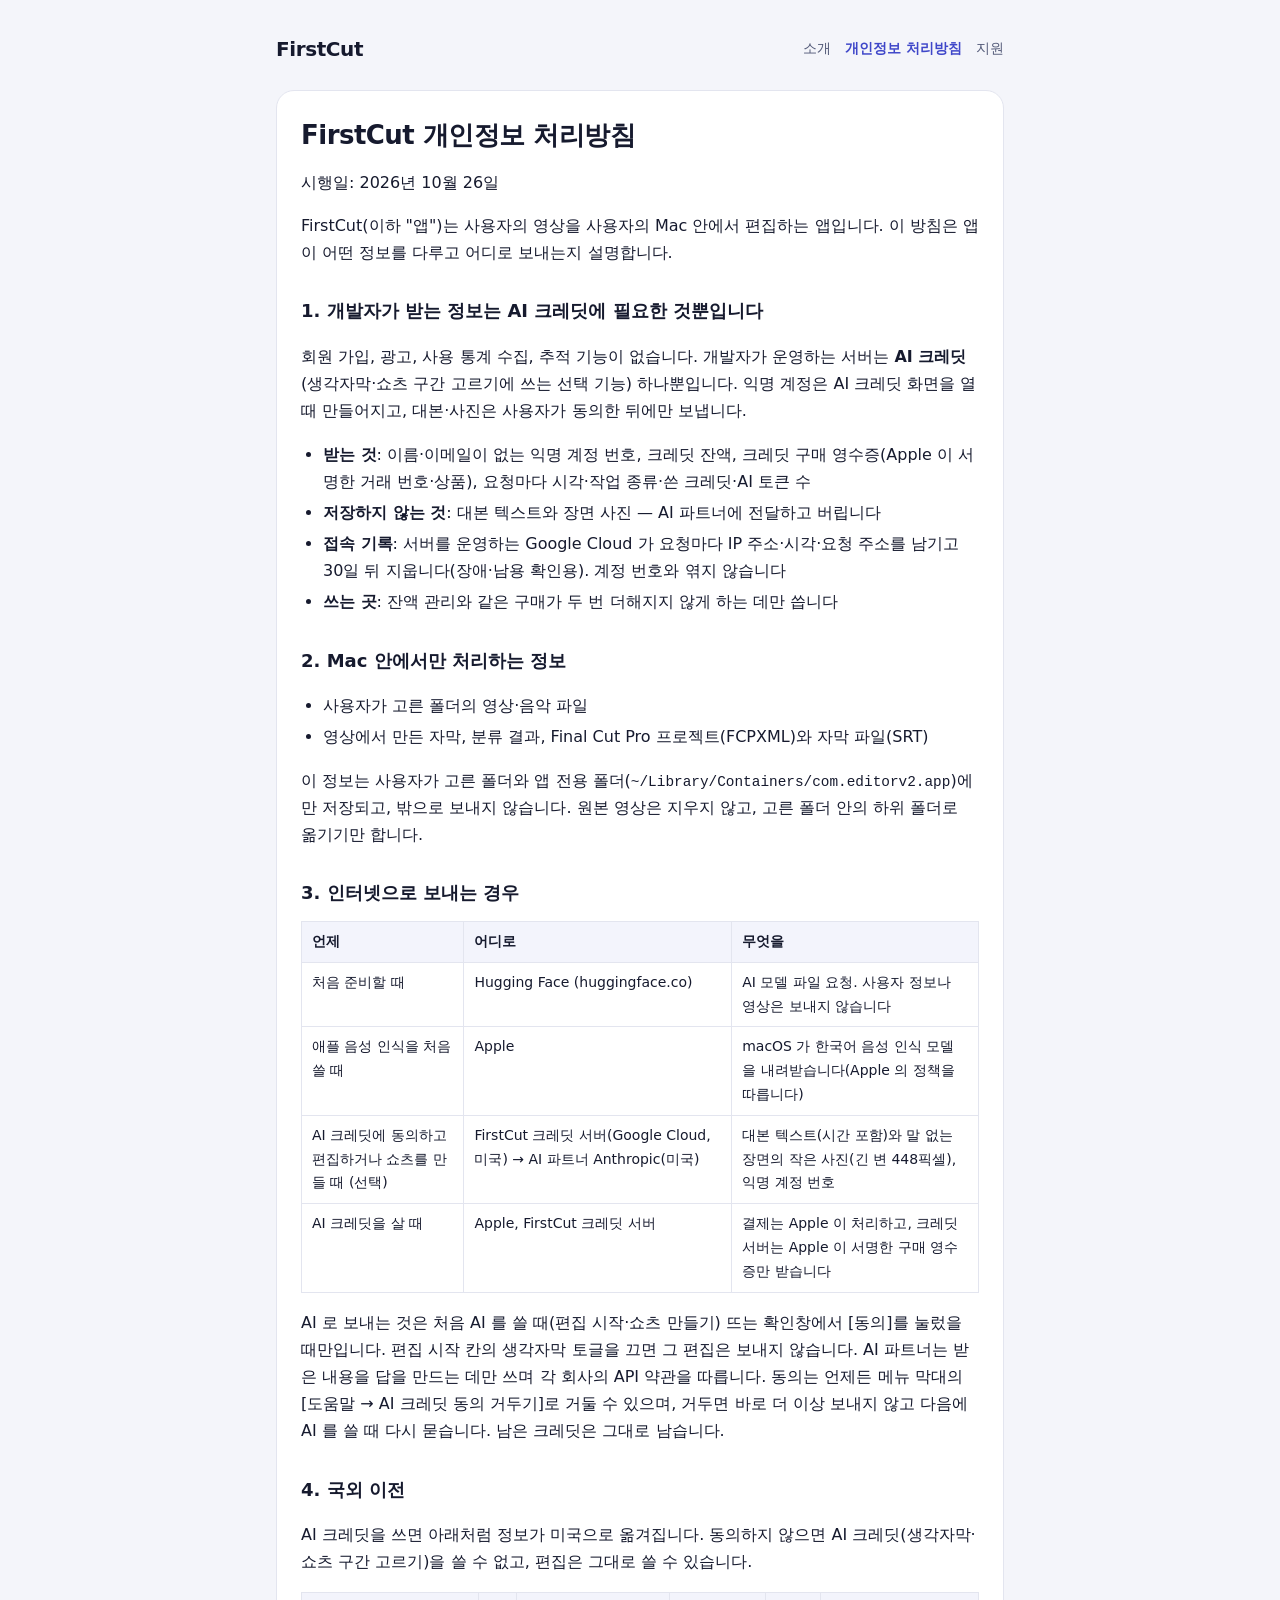
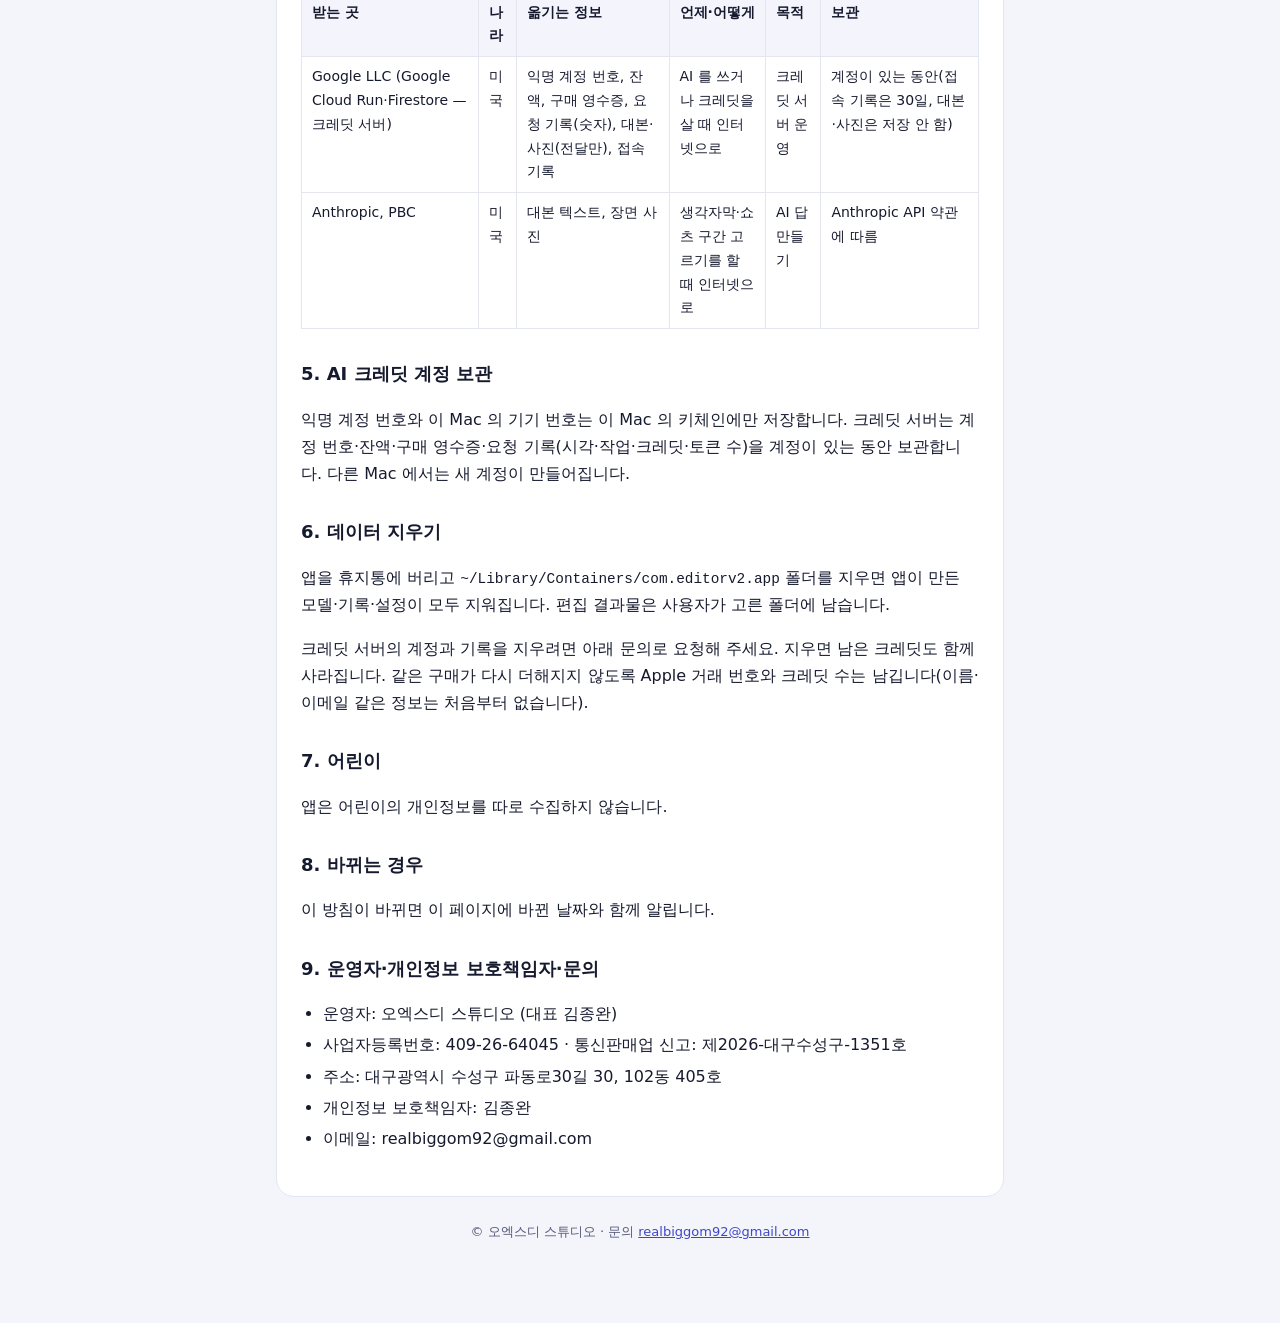
==== privacy.html @ 33961cef "FirstCut 사이트 — 소개·개인정보 처리방침·지원 Co-Authored-By: Claude Opus 5.5 <noreply@anthropic.com>" ====
<!doctype html>
<html lang="ko">
<head>
<meta charset="utf-8">
<meta name="viewport" content="width=device-width, initial-scale=1">
<title>개인정보 처리방침 · FirstCut</title>
<link rel="stylesheet" href="style.css">
</head>
<body><div class="wrap">
<header><a class="brand" href="index.html">FirstCut</a>
  <nav><a href="index.html">소개</a><a href="privacy.html" aria-current="page">개인정보 처리방침</a><a href="support.html">지원</a></nav></header>
<main>
<h1>FirstCut 개인정보 처리방침</h1>
<p>시행일: 2026년 10월 26일</p>
<p>FirstCut(이하 "앱")는 사용자의 영상을 사용자의 Mac 안에서 편집하는 앱입니다. 이 방침은 앱이 어떤 정보를 다루고 어디로 보내는지 설명합니다.</p>
<h2>1. 개발자가 받는 정보는 AI 크레딧에 필요한 것뿐입니다</h2>
<p>회원 가입, 광고, 사용 통계 수집, 추적 기능이 없습니다. 개발자가 운영하는 서버는 <b>AI 크레딧</b>(생각자막·쇼츠 구간 고르기에 쓰는 선택 기능) 하나뿐입니다. 익명 계정은 AI 크레딧 화면을 열 때 만들어지고, 대본·사진은 사용자가 동의한 뒤에만 보냅니다.</p>
<ul><li><b>받는 것</b>: 이름·이메일이 없는 익명 계정 번호, 크레딧 잔액, 크레딧 구매 영수증(Apple 이 서명한 거래 번호·상품), 요청마다 시각·작업 종류·쓴 크레딧·AI 토큰 수</li><li><b>저장하지 않는 것</b>: 대본 텍스트와 장면 사진 — AI 파트너에 전달하고 버립니다</li><li><b>접속 기록</b>: 서버를 운영하는 Google Cloud 가 요청마다 IP 주소·시각·요청 주소를 남기고 30일 뒤 지웁니다(장애·남용 확인용). 계정 번호와 엮지 않습니다</li><li><b>쓰는 곳</b>: 잔액 관리와 같은 구매가 두 번 더해지지 않게 하는 데만 씁니다</li></ul>
<h2>2. Mac 안에서만 처리하는 정보</h2>
<ul><li>사용자가 고른 폴더의 영상·음악 파일</li><li>영상에서 만든 자막, 분류 결과, Final Cut Pro 프로젝트(FCPXML)와 자막 파일(SRT)</li></ul>
<p>이 정보는 사용자가 고른 폴더와 앱 전용 폴더(<code>~/Library/Containers/com.editorv2.app</code>)에만 저장되고, 밖으로 보내지 않습니다. 원본 영상은 지우지 않고, 고른 폴더 안의 하위 폴더로 옮기기만 합니다.</p>
<h2>3. 인터넷으로 보내는 경우</h2>
<div class="table"><table><thead><tr><th>언제</th><th>어디로</th><th>무엇을</th></tr></thead><tbody><tr><td>처음 준비할 때</td><td>Hugging Face (huggingface.co)</td><td>AI 모델 파일 요청. 사용자 정보나 영상은 보내지 않습니다</td></tr><tr><td>애플 음성 인식을 처음 쓸 때</td><td>Apple</td><td>macOS 가 한국어 음성 인식 모델을 내려받습니다(Apple 의 정책을 따릅니다)</td></tr><tr><td>AI 크레딧에 동의하고 편집하거나 쇼츠를 만들 때 (선택)</td><td>FirstCut 크레딧 서버(Google Cloud, 미국) → AI 파트너 Anthropic(미국)</td><td>대본 텍스트(시간 포함)와 말 없는 장면의 작은 사진(긴 변 448픽셀), 익명 계정 번호</td></tr><tr><td>AI 크레딧을 살 때</td><td>Apple, FirstCut 크레딧 서버</td><td>결제는 Apple 이 처리하고, 크레딧 서버는 Apple 이 서명한 구매 영수증만 받습니다</td></tr></tbody></table></div>
<p>AI 로 보내는 것은 처음 AI 를 쓸 때(편집 시작·쇼츠 만들기) 뜨는 확인창에서 [동의]를 눌렀을 때만입니다. 편집 시작 칸의 생각자막 토글을 끄면 그 편집은 보내지 않습니다. AI 파트너는 받은 내용을 답을 만드는 데만 쓰며 각 회사의 API 약관을 따릅니다. 동의는 언제든 메뉴 막대의 [도움말 → AI 크레딧 동의 거두기]로 거둘 수 있으며, 거두면 바로 더 이상 보내지 않고 다음에 AI 를 쓸 때 다시 묻습니다. 남은 크레딧은 그대로 남습니다.</p>
<h2>4. 국외 이전</h2>
<p>AI 크레딧을 쓰면 아래처럼 정보가 미국으로 옮겨집니다. 동의하지 않으면 AI 크레딧(생각자막·쇼츠 구간 고르기)을 쓸 수 없고, 편집은 그대로 쓸 수 있습니다.</p>
<div class="table"><table><thead><tr><th>받는 곳</th><th>나라</th><th>옮기는 정보</th><th>언제·어떻게</th><th>목적</th><th>보관</th></tr></thead><tbody><tr><td>Google LLC (Google Cloud Run·Firestore — 크레딧 서버)</td><td>미국</td><td>익명 계정 번호, 잔액, 구매 영수증, 요청 기록(숫자), 대본·사진(전달만), 접속 기록</td><td>AI 를 쓰거나 크레딧을 살 때 인터넷으로</td><td>크레딧 서버 운영</td><td>계정이 있는 동안(접속 기록은 30일, 대본·사진은 저장 안 함)</td></tr><tr><td>Anthropic, PBC</td><td>미국</td><td>대본 텍스트, 장면 사진</td><td>생각자막·쇼츠 구간 고르기를 할 때 인터넷으로</td><td>AI 답 만들기</td><td>Anthropic API 약관에 따름</td></tr></tbody></table></div>
<h2>5. AI 크레딧 계정 보관</h2>
<p>익명 계정 번호와 이 Mac 의 기기 번호는 이 Mac 의 키체인에만 저장합니다. 크레딧 서버는 계정 번호·잔액·구매 영수증·요청 기록(시각·작업·크레딧·토큰 수)을 계정이 있는 동안 보관합니다. 다른 Mac 에서는 새 계정이 만들어집니다.</p>
<h2>6. 데이터 지우기</h2>
<p>앱을 휴지통에 버리고 <code>~/Library/Containers/com.editorv2.app</code> 폴더를 지우면 앱이 만든 모델·기록·설정이 모두 지워집니다. 편집 결과물은 사용자가 고른 폴더에 남습니다.</p>
<p>크레딧 서버의 계정과 기록을 지우려면 아래 문의로 요청해 주세요. 지우면 남은 크레딧도 함께 사라집니다. 같은 구매가 다시 더해지지 않도록 Apple 거래 번호와 크레딧 수는 남깁니다(이름·이메일 같은 정보는 처음부터 없습니다).</p>
<h2>7. 어린이</h2>
<p>앱은 어린이의 개인정보를 따로 수집하지 않습니다.</p>
<h2>8. 바뀌는 경우</h2>
<p>이 방침이 바뀌면 이 페이지에 바뀐 날짜와 함께 알립니다.</p>
<h2>9. 운영자·개인정보 보호책임자·문의</h2>
<ul><li>운영자: 오엑스디 스튜디오 (대표 김종완)</li><li>사업자등록번호: 409-26-64045 · 통신판매업 신고: 제2026-대구수성구-1351호</li><li>주소: 대구광역시 수성구 파동로30길 30, 102동 405호</li><li>개인정보 보호책임자: 김종완</li><li>이메일: realbiggom92@gmail.com</li></ul>
</main>
<footer>© 오엑스디 스튜디오 · 문의 <a href="mailto:realbiggom92@gmail.com">realbiggom92@gmail.com</a></footer>
</div></body>
</html>
---- style.css ----
:root { --bg: #f4f5fa; --card: #ffffff; --ink: #161a2e; --muted: #535a78; --accent: #3f47c9; --line: #e3e5ef; color-scheme: light; }
@media (prefers-color-scheme: dark) { :root { --bg: #0d1020; --card: #161a2e; --ink: #eef0fa; --muted: #a4aac6; --accent: #9ea6ff; --line: #262b45; color-scheme: dark; } }
* { box-sizing: border-box; }
body { margin: 0; background: var(--bg); color: var(--ink); font: 16px/1.7 "Apple SD Gothic Neo", Pretendard, system-ui, -apple-system, sans-serif; }
.wrap { max-width: 760px; margin: 0 auto; padding: 32px 16px 80px; }
header { display: flex; align-items: center; justify-content: space-between; gap: 12px; flex-wrap: wrap; margin-bottom: 24px; }
header a.brand { font-weight: 800; font-size: 20px; color: var(--ink); text-decoration: none; letter-spacing: -0.02em; }
nav { display: flex; gap: 14px; flex-wrap: wrap; font-size: 14px; }
nav a { color: var(--muted); text-decoration: none; } nav a[aria-current] { color: var(--accent); font-weight: 700; }
main { background: var(--card); border: 1px solid var(--line); border-radius: 18px; padding: 28px 24px; }
h1 { font-size: 26px; letter-spacing: -0.02em; margin: 0 0 6px; line-height: 1.3; }
h2 { font-size: 18px; margin: 30px 0 8px; } h3 { font-size: 16px; margin: 20px 0 6px; }
.meta { color: var(--muted); font-size: 14px; margin: 0 0 18px; }
a { color: var(--accent); overflow-wrap: anywhere; }
ul, ol { padding-left: 22px; } li { margin: 4px 0; }
.box { border: 1px solid var(--line); border-radius: 12px; padding: 14px 16px; margin: 14px 0; background: color-mix(in srgb, var(--accent) 6%, transparent); }
.table { overflow-x: auto; margin: 12px 0; }
table { border-collapse: collapse; width: 100%; font-size: 14px; }
th, td { border: 1px solid var(--line); padding: 8px 10px; text-align: left; vertical-align: top; }
th { background: color-mix(in srgb, var(--accent) 6%, transparent); }
footer { color: var(--muted); font-size: 13px; text-align: center; margin-top: 24px; }
code { font-family: ui-monospace, "SF Mono", Menlo, monospace; font-size: 0.9em; overflow-wrap: anywhere; }
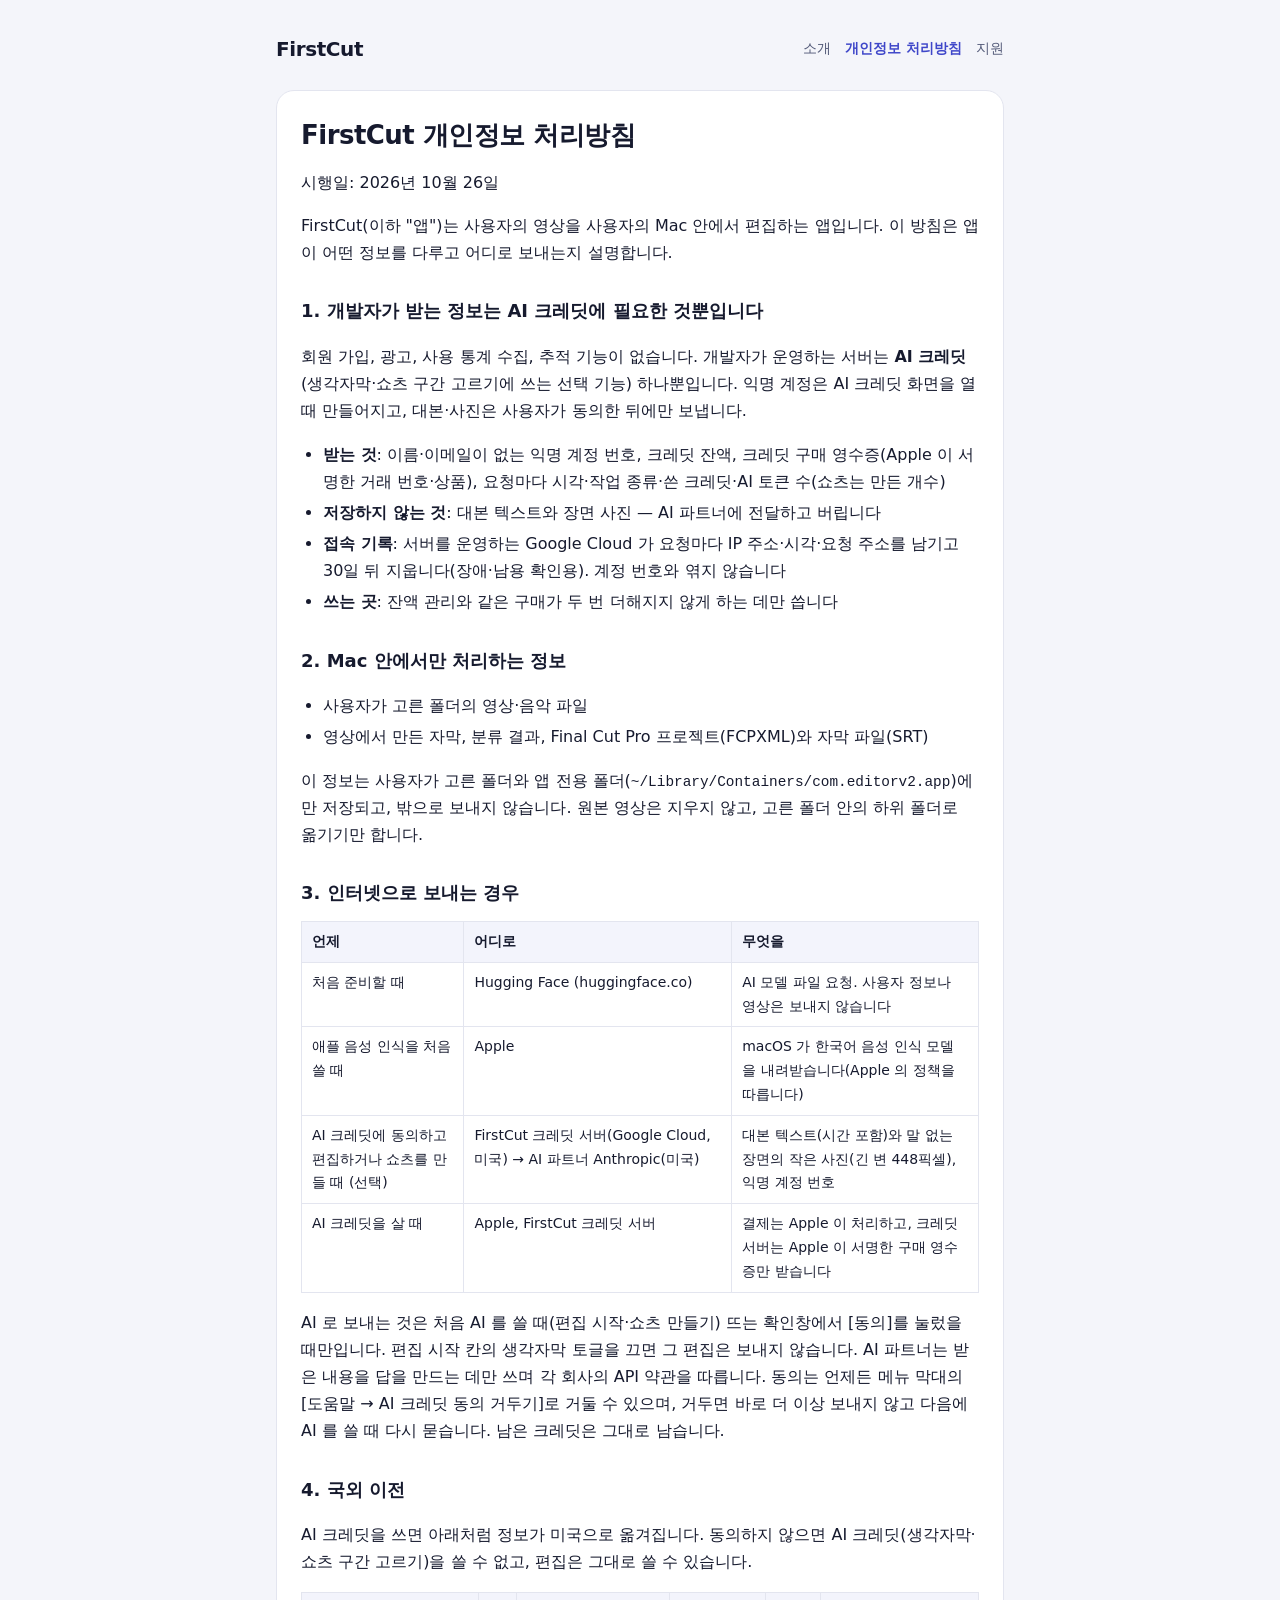
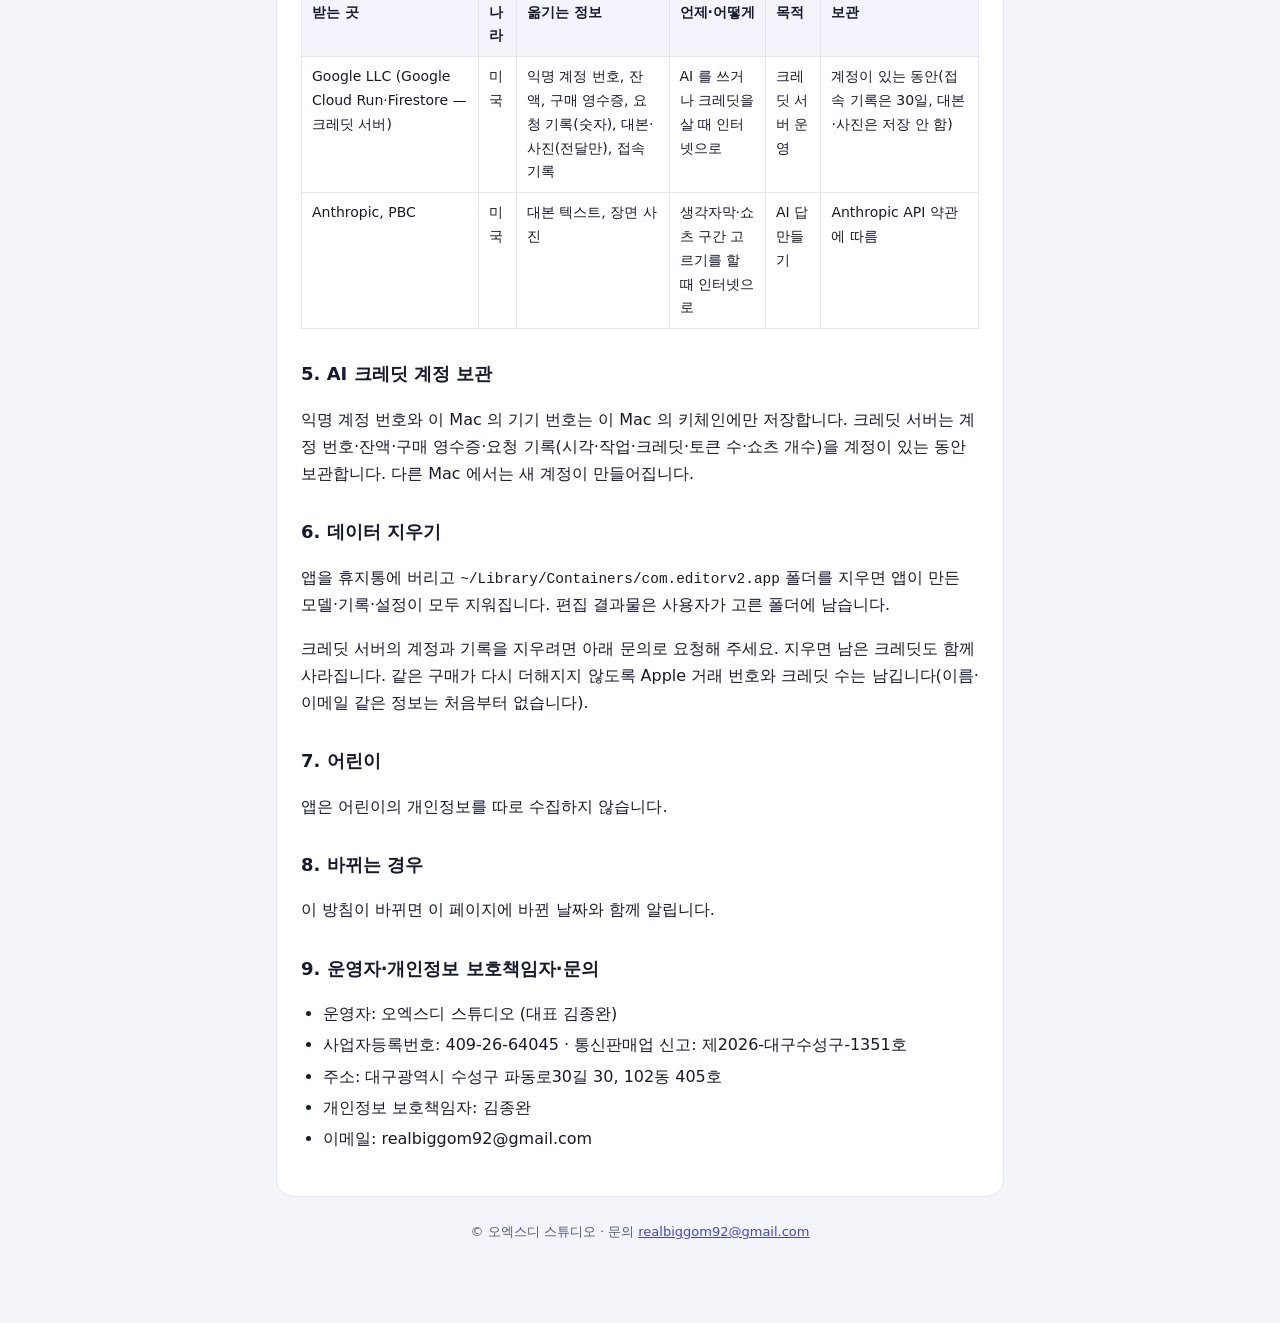
==== commit ab71bb47: "처리방침: 요청 기록에 쇼츠 개수 (쇼츠는 나온 개수만큼 청구) Co-Authored-By: Claude Opus 5.5 <noreply@anthropic.com>" ====
--- a/privacy.html
+++ b/privacy.html
@@ -15,7 +15,7 @@
 <p>FirstCut(이하 "앱")는 사용자의 영상을 사용자의 Mac 안에서 편집하는 앱입니다. 이 방침은 앱이 어떤 정보를 다루고 어디로 보내는지 설명합니다.</p>
 <h2>1. 개발자가 받는 정보는 AI 크레딧에 필요한 것뿐입니다</h2>
 <p>회원 가입, 광고, 사용 통계 수집, 추적 기능이 없습니다. 개발자가 운영하는 서버는 <b>AI 크레딧</b>(생각자막·쇼츠 구간 고르기에 쓰는 선택 기능) 하나뿐입니다. 익명 계정은 AI 크레딧 화면을 열 때 만들어지고, 대본·사진은 사용자가 동의한 뒤에만 보냅니다.</p>
-<ul><li><b>받는 것</b>: 이름·이메일이 없는 익명 계정 번호, 크레딧 잔액, 크레딧 구매 영수증(Apple 이 서명한 거래 번호·상품), 요청마다 시각·작업 종류·쓴 크레딧·AI 토큰 수</li><li><b>저장하지 않는 것</b>: 대본 텍스트와 장면 사진 — AI 파트너에 전달하고 버립니다</li><li><b>접속 기록</b>: 서버를 운영하는 Google Cloud 가 요청마다 IP 주소·시각·요청 주소를 남기고 30일 뒤 지웁니다(장애·남용 확인용). 계정 번호와 엮지 않습니다</li><li><b>쓰는 곳</b>: 잔액 관리와 같은 구매가 두 번 더해지지 않게 하는 데만 씁니다</li></ul>
+<ul><li><b>받는 것</b>: 이름·이메일이 없는 익명 계정 번호, 크레딧 잔액, 크레딧 구매 영수증(Apple 이 서명한 거래 번호·상품), 요청마다 시각·작업 종류·쓴 크레딧·AI 토큰 수(쇼츠는 만든 개수)</li><li><b>저장하지 않는 것</b>: 대본 텍스트와 장면 사진 — AI 파트너에 전달하고 버립니다</li><li><b>접속 기록</b>: 서버를 운영하는 Google Cloud 가 요청마다 IP 주소·시각·요청 주소를 남기고 30일 뒤 지웁니다(장애·남용 확인용). 계정 번호와 엮지 않습니다</li><li><b>쓰는 곳</b>: 잔액 관리와 같은 구매가 두 번 더해지지 않게 하는 데만 씁니다</li></ul>
 <h2>2. Mac 안에서만 처리하는 정보</h2>
 <ul><li>사용자가 고른 폴더의 영상·음악 파일</li><li>영상에서 만든 자막, 분류 결과, Final Cut Pro 프로젝트(FCPXML)와 자막 파일(SRT)</li></ul>
 <p>이 정보는 사용자가 고른 폴더와 앱 전용 폴더(<code>~/Library/Containers/com.editorv2.app</code>)에만 저장되고, 밖으로 보내지 않습니다. 원본 영상은 지우지 않고, 고른 폴더 안의 하위 폴더로 옮기기만 합니다.</p>
@@ -26,7 +26,7 @@
 <p>AI 크레딧을 쓰면 아래처럼 정보가 미국으로 옮겨집니다. 동의하지 않으면 AI 크레딧(생각자막·쇼츠 구간 고르기)을 쓸 수 없고, 편집은 그대로 쓸 수 있습니다.</p>
 <div class="table"><table><thead><tr><th>받는 곳</th><th>나라</th><th>옮기는 정보</th><th>언제·어떻게</th><th>목적</th><th>보관</th></tr></thead><tbody><tr><td>Google LLC (Google Cloud Run·Firestore — 크레딧 서버)</td><td>미국</td><td>익명 계정 번호, 잔액, 구매 영수증, 요청 기록(숫자), 대본·사진(전달만), 접속 기록</td><td>AI 를 쓰거나 크레딧을 살 때 인터넷으로</td><td>크레딧 서버 운영</td><td>계정이 있는 동안(접속 기록은 30일, 대본·사진은 저장 안 함)</td></tr><tr><td>Anthropic, PBC</td><td>미국</td><td>대본 텍스트, 장면 사진</td><td>생각자막·쇼츠 구간 고르기를 할 때 인터넷으로</td><td>AI 답 만들기</td><td>Anthropic API 약관에 따름</td></tr></tbody></table></div>
 <h2>5. AI 크레딧 계정 보관</h2>
-<p>익명 계정 번호와 이 Mac 의 기기 번호는 이 Mac 의 키체인에만 저장합니다. 크레딧 서버는 계정 번호·잔액·구매 영수증·요청 기록(시각·작업·크레딧·토큰 수)을 계정이 있는 동안 보관합니다. 다른 Mac 에서는 새 계정이 만들어집니다.</p>
+<p>익명 계정 번호와 이 Mac 의 기기 번호는 이 Mac 의 키체인에만 저장합니다. 크레딧 서버는 계정 번호·잔액·구매 영수증·요청 기록(시각·작업·크레딧·토큰 수·쇼츠 개수)을 계정이 있는 동안 보관합니다. 다른 Mac 에서는 새 계정이 만들어집니다.</p>
 <h2>6. 데이터 지우기</h2>
 <p>앱을 휴지통에 버리고 <code>~/Library/Containers/com.editorv2.app</code> 폴더를 지우면 앱이 만든 모델·기록·설정이 모두 지워집니다. 편집 결과물은 사용자가 고른 폴더에 남습니다.</p>
 <p>크레딧 서버의 계정과 기록을 지우려면 아래 문의로 요청해 주세요. 지우면 남은 크레딧도 함께 사라집니다. 같은 구매가 다시 더해지지 않도록 Apple 거래 번호와 크레딧 수는 남깁니다(이름·이메일 같은 정보는 처음부터 없습니다).</p>
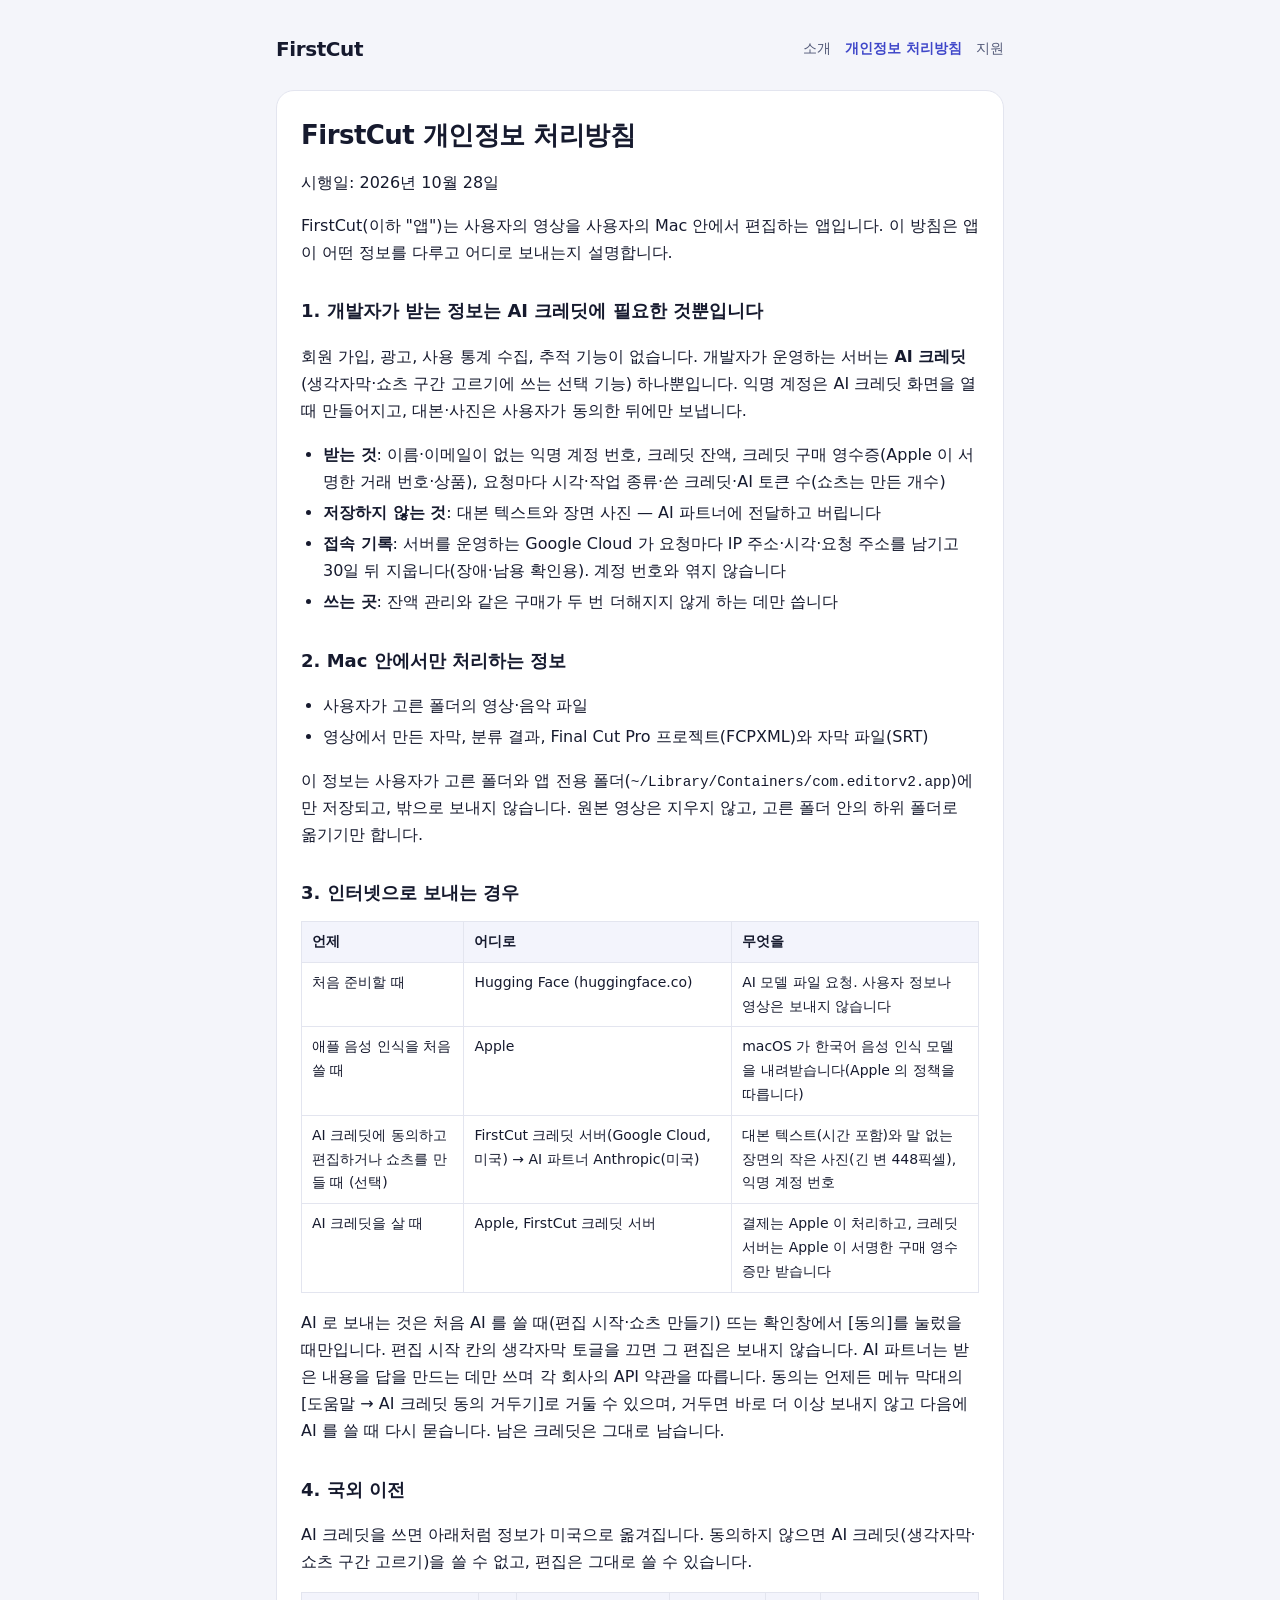
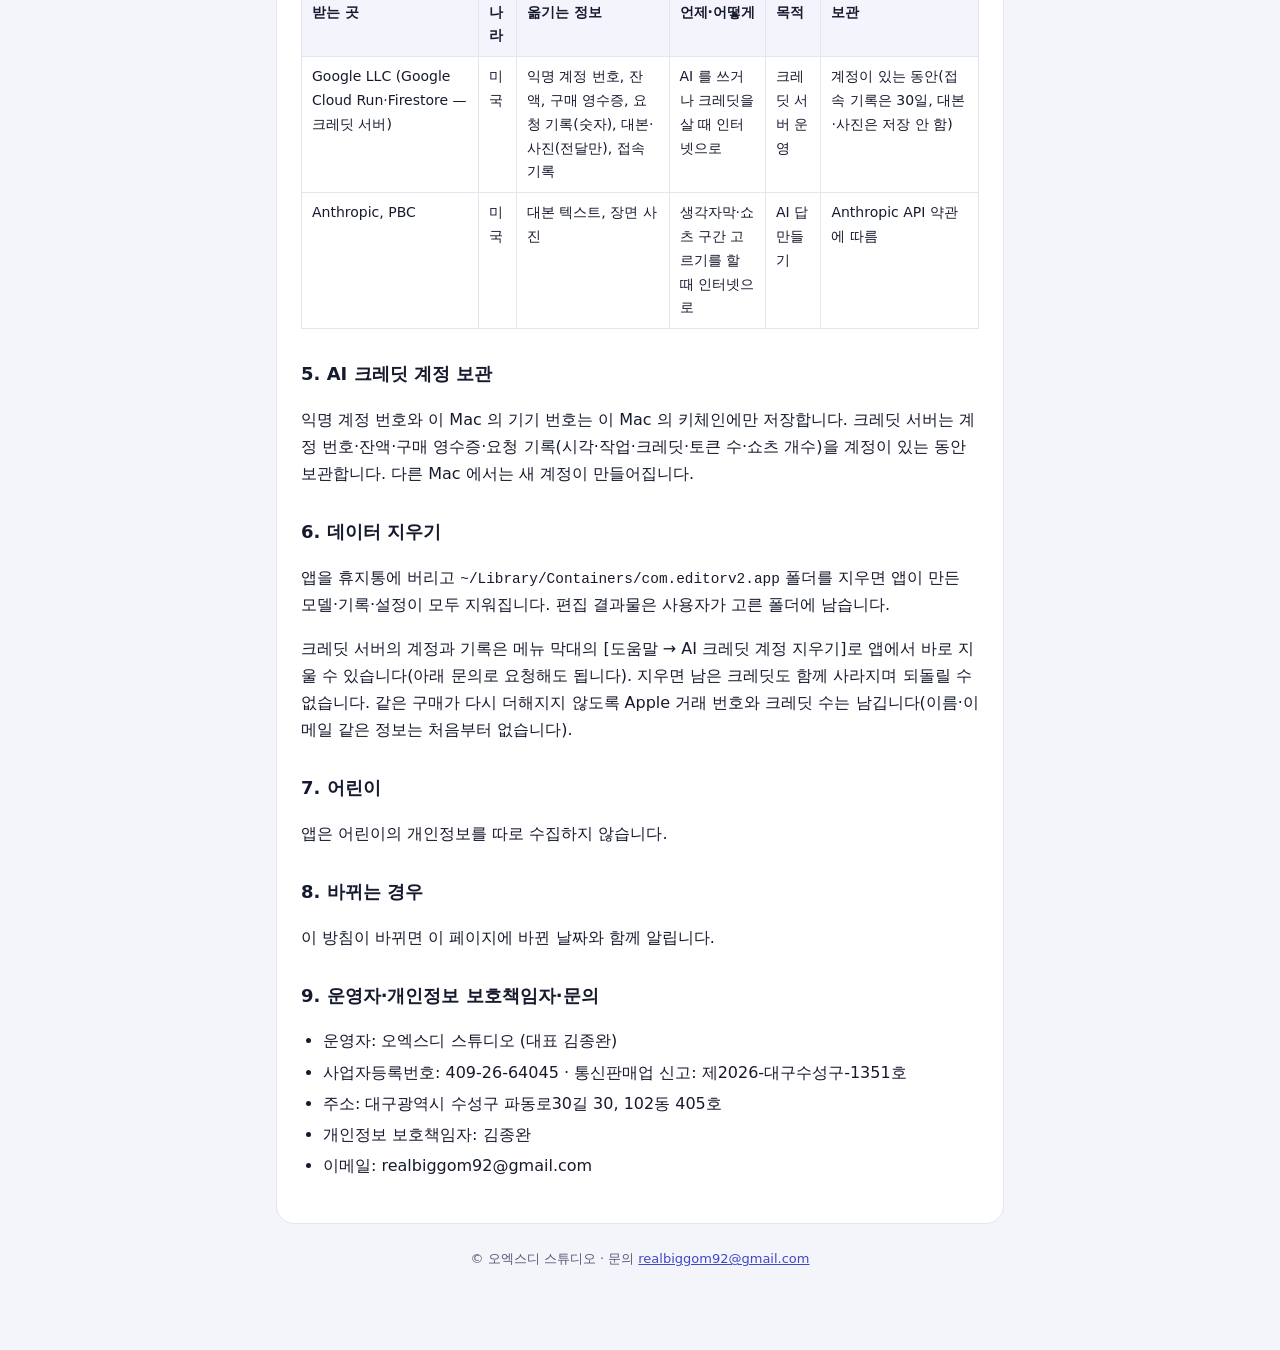
==== commit 94059851: "소개·처리방침: 편집은 이 Mac 안에서 · 앱에서 크레딧 계정 지우기" ====
--- a/privacy.html
+++ b/privacy.html
@@ -11,7 +11,7 @@
   <nav><a href="index.html">소개</a><a href="privacy.html" aria-current="page">개인정보 처리방침</a><a href="support.html">지원</a></nav></header>
 <main>
 <h1>FirstCut 개인정보 처리방침</h1>
-<p>시행일: 2026년 10월 26일</p>
+<p>시행일: 2026년 10월 28일</p>
 <p>FirstCut(이하 "앱")는 사용자의 영상을 사용자의 Mac 안에서 편집하는 앱입니다. 이 방침은 앱이 어떤 정보를 다루고 어디로 보내는지 설명합니다.</p>
 <h2>1. 개발자가 받는 정보는 AI 크레딧에 필요한 것뿐입니다</h2>
 <p>회원 가입, 광고, 사용 통계 수집, 추적 기능이 없습니다. 개발자가 운영하는 서버는 <b>AI 크레딧</b>(생각자막·쇼츠 구간 고르기에 쓰는 선택 기능) 하나뿐입니다. 익명 계정은 AI 크레딧 화면을 열 때 만들어지고, 대본·사진은 사용자가 동의한 뒤에만 보냅니다.</p>
@@ -29,7 +29,7 @@
 <p>익명 계정 번호와 이 Mac 의 기기 번호는 이 Mac 의 키체인에만 저장합니다. 크레딧 서버는 계정 번호·잔액·구매 영수증·요청 기록(시각·작업·크레딧·토큰 수·쇼츠 개수)을 계정이 있는 동안 보관합니다. 다른 Mac 에서는 새 계정이 만들어집니다.</p>
 <h2>6. 데이터 지우기</h2>
 <p>앱을 휴지통에 버리고 <code>~/Library/Containers/com.editorv2.app</code> 폴더를 지우면 앱이 만든 모델·기록·설정이 모두 지워집니다. 편집 결과물은 사용자가 고른 폴더에 남습니다.</p>
-<p>크레딧 서버의 계정과 기록을 지우려면 아래 문의로 요청해 주세요. 지우면 남은 크레딧도 함께 사라집니다. 같은 구매가 다시 더해지지 않도록 Apple 거래 번호와 크레딧 수는 남깁니다(이름·이메일 같은 정보는 처음부터 없습니다).</p>
+<p>크레딧 서버의 계정과 기록은 메뉴 막대의 [도움말 → AI 크레딧 계정 지우기]로 앱에서 바로 지울 수 있습니다(아래 문의로 요청해도 됩니다). 지우면 남은 크레딧도 함께 사라지며 되돌릴 수 없습니다. 같은 구매가 다시 더해지지 않도록 Apple 거래 번호와 크레딧 수는 남깁니다(이름·이메일 같은 정보는 처음부터 없습니다).</p>
 <h2>7. 어린이</h2>
 <p>앱은 어린이의 개인정보를 따로 수집하지 않습니다.</p>
 <h2>8. 바뀌는 경우</h2>
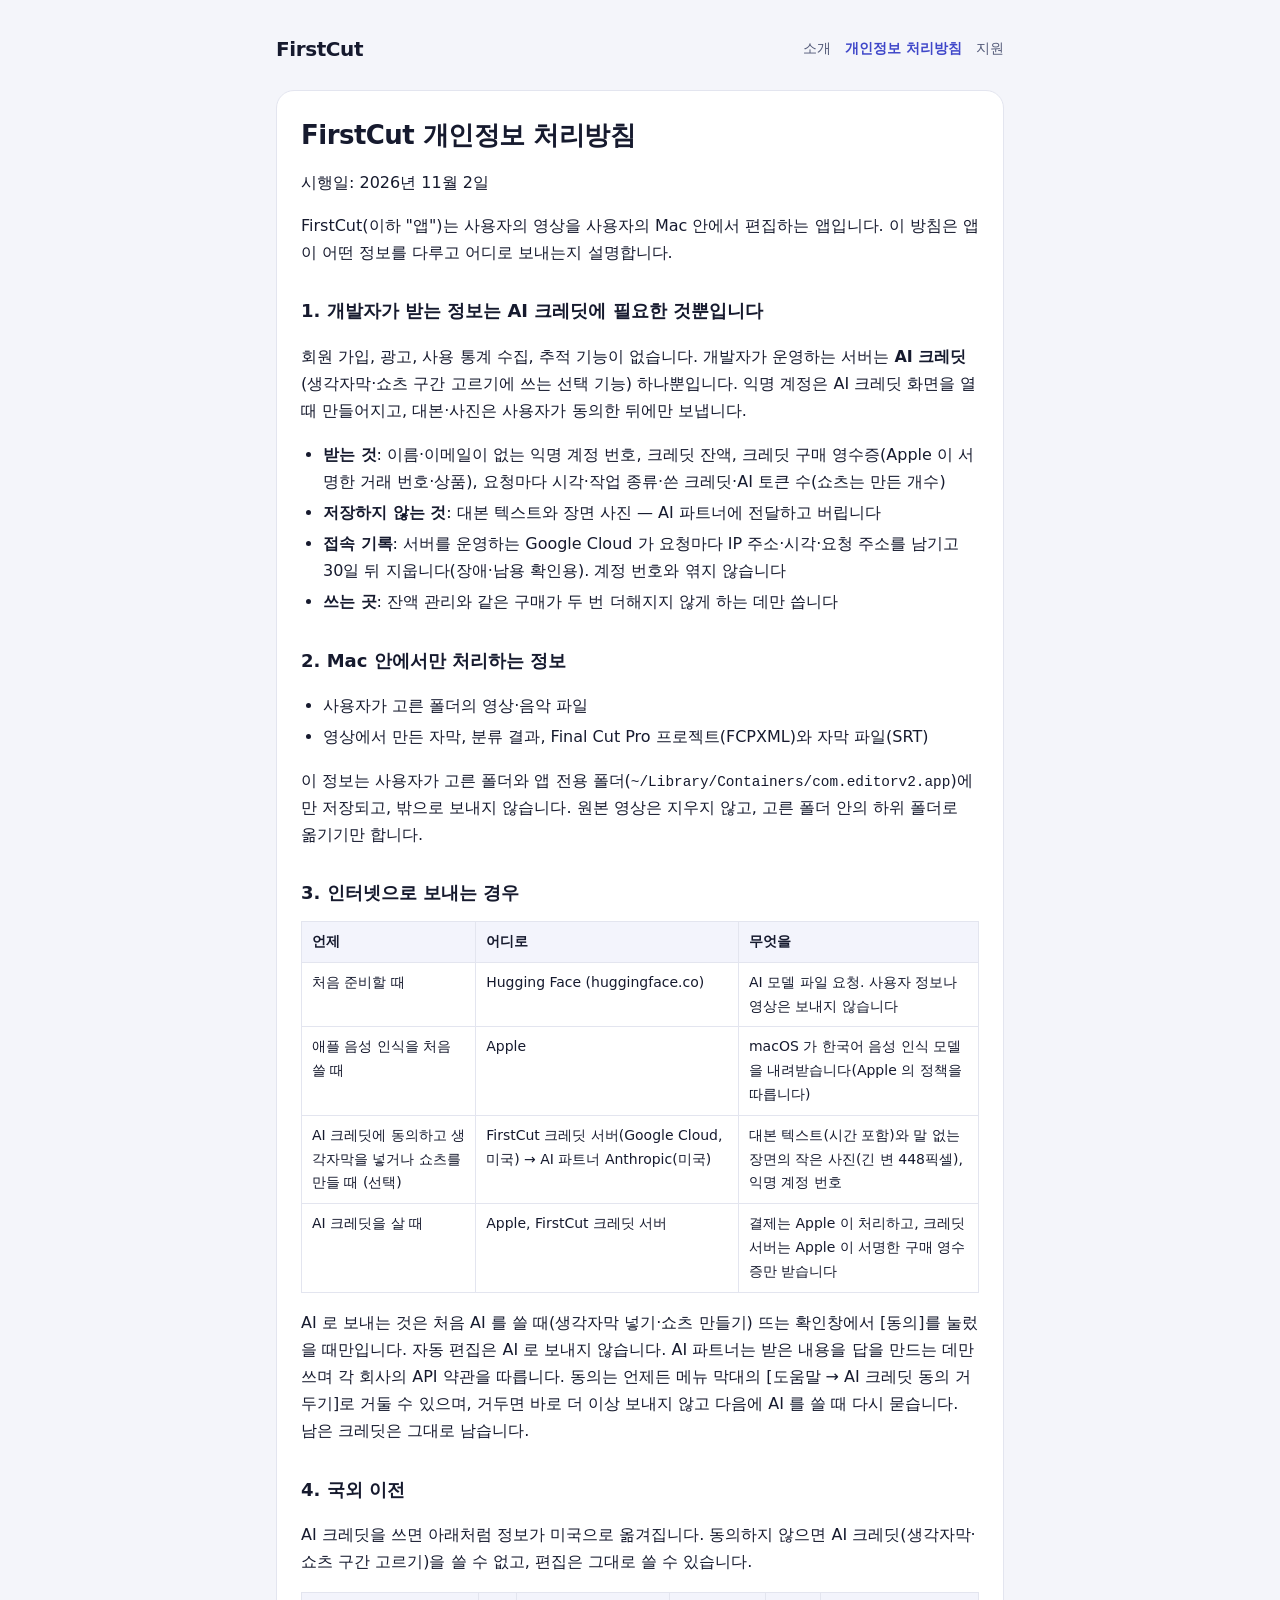
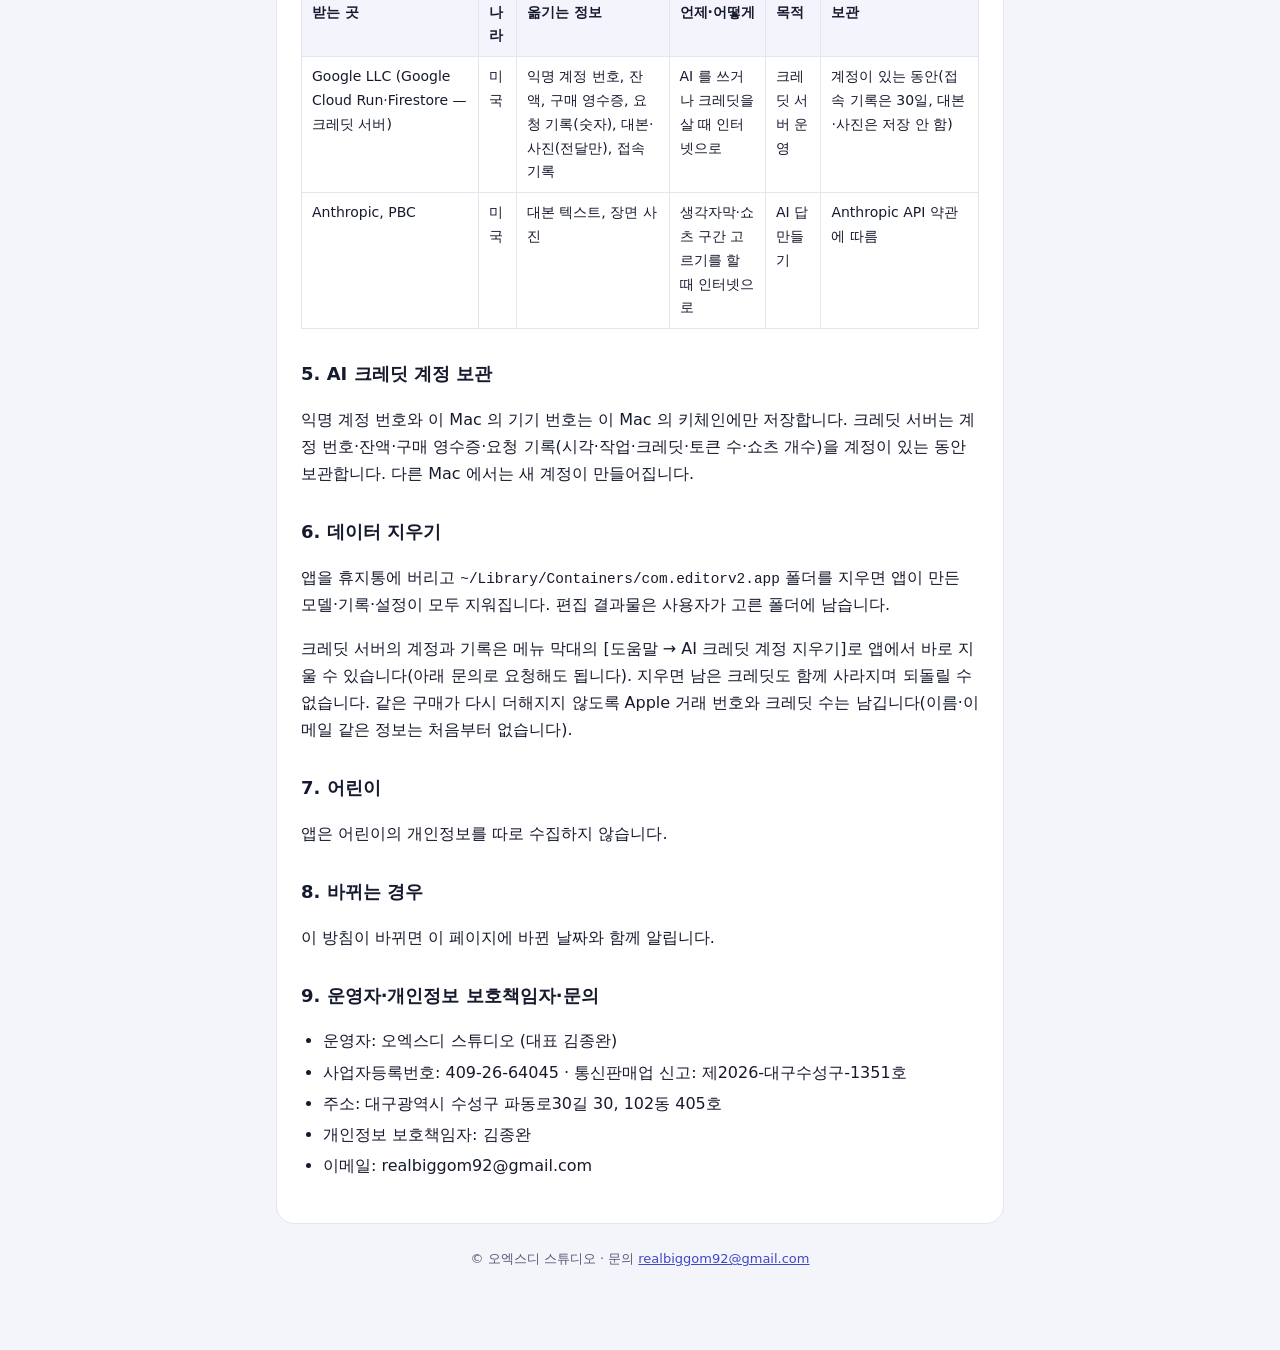
==== commit 057e45d5: "처리방침: 빌드 90 기준 — 생각자막 넣기·쇼츠 확인창, 자동 편집은 AI 로 안 보냄 Co-Authored-By: Claude Opus 5.5 <noreply@anthropic" ====
--- a/privacy.html
+++ b/privacy.html
@@ -11,7 +11,7 @@
   <nav><a href="index.html">소개</a><a href="privacy.html" aria-current="page">개인정보 처리방침</a><a href="support.html">지원</a></nav></header>
 <main>
 <h1>FirstCut 개인정보 처리방침</h1>
-<p>시행일: 2026년 10월 28일</p>
+<p>시행일: 2026년 11월 2일</p>
 <p>FirstCut(이하 "앱")는 사용자의 영상을 사용자의 Mac 안에서 편집하는 앱입니다. 이 방침은 앱이 어떤 정보를 다루고 어디로 보내는지 설명합니다.</p>
 <h2>1. 개발자가 받는 정보는 AI 크레딧에 필요한 것뿐입니다</h2>
 <p>회원 가입, 광고, 사용 통계 수집, 추적 기능이 없습니다. 개발자가 운영하는 서버는 <b>AI 크레딧</b>(생각자막·쇼츠 구간 고르기에 쓰는 선택 기능) 하나뿐입니다. 익명 계정은 AI 크레딧 화면을 열 때 만들어지고, 대본·사진은 사용자가 동의한 뒤에만 보냅니다.</p>
@@ -20,8 +20,8 @@
 <ul><li>사용자가 고른 폴더의 영상·음악 파일</li><li>영상에서 만든 자막, 분류 결과, Final Cut Pro 프로젝트(FCPXML)와 자막 파일(SRT)</li></ul>
 <p>이 정보는 사용자가 고른 폴더와 앱 전용 폴더(<code>~/Library/Containers/com.editorv2.app</code>)에만 저장되고, 밖으로 보내지 않습니다. 원본 영상은 지우지 않고, 고른 폴더 안의 하위 폴더로 옮기기만 합니다.</p>
 <h2>3. 인터넷으로 보내는 경우</h2>
-<div class="table"><table><thead><tr><th>언제</th><th>어디로</th><th>무엇을</th></tr></thead><tbody><tr><td>처음 준비할 때</td><td>Hugging Face (huggingface.co)</td><td>AI 모델 파일 요청. 사용자 정보나 영상은 보내지 않습니다</td></tr><tr><td>애플 음성 인식을 처음 쓸 때</td><td>Apple</td><td>macOS 가 한국어 음성 인식 모델을 내려받습니다(Apple 의 정책을 따릅니다)</td></tr><tr><td>AI 크레딧에 동의하고 편집하거나 쇼츠를 만들 때 (선택)</td><td>FirstCut 크레딧 서버(Google Cloud, 미국) → AI 파트너 Anthropic(미국)</td><td>대본 텍스트(시간 포함)와 말 없는 장면의 작은 사진(긴 변 448픽셀), 익명 계정 번호</td></tr><tr><td>AI 크레딧을 살 때</td><td>Apple, FirstCut 크레딧 서버</td><td>결제는 Apple 이 처리하고, 크레딧 서버는 Apple 이 서명한 구매 영수증만 받습니다</td></tr></tbody></table></div>
-<p>AI 로 보내는 것은 처음 AI 를 쓸 때(편집 시작·쇼츠 만들기) 뜨는 확인창에서 [동의]를 눌렀을 때만입니다. 편집 시작 칸의 생각자막 토글을 끄면 그 편집은 보내지 않습니다. AI 파트너는 받은 내용을 답을 만드는 데만 쓰며 각 회사의 API 약관을 따릅니다. 동의는 언제든 메뉴 막대의 [도움말 → AI 크레딧 동의 거두기]로 거둘 수 있으며, 거두면 바로 더 이상 보내지 않고 다음에 AI 를 쓸 때 다시 묻습니다. 남은 크레딧은 그대로 남습니다.</p>
+<div class="table"><table><thead><tr><th>언제</th><th>어디로</th><th>무엇을</th></tr></thead><tbody><tr><td>처음 준비할 때</td><td>Hugging Face (huggingface.co)</td><td>AI 모델 파일 요청. 사용자 정보나 영상은 보내지 않습니다</td></tr><tr><td>애플 음성 인식을 처음 쓸 때</td><td>Apple</td><td>macOS 가 한국어 음성 인식 모델을 내려받습니다(Apple 의 정책을 따릅니다)</td></tr><tr><td>AI 크레딧에 동의하고 생각자막을 넣거나 쇼츠를 만들 때 (선택)</td><td>FirstCut 크레딧 서버(Google Cloud, 미국) → AI 파트너 Anthropic(미국)</td><td>대본 텍스트(시간 포함)와 말 없는 장면의 작은 사진(긴 변 448픽셀), 익명 계정 번호</td></tr><tr><td>AI 크레딧을 살 때</td><td>Apple, FirstCut 크레딧 서버</td><td>결제는 Apple 이 처리하고, 크레딧 서버는 Apple 이 서명한 구매 영수증만 받습니다</td></tr></tbody></table></div>
+<p>AI 로 보내는 것은 처음 AI 를 쓸 때(생각자막 넣기·쇼츠 만들기) 뜨는 확인창에서 [동의]를 눌렀을 때만입니다. 자동 편집은 AI 로 보내지 않습니다. AI 파트너는 받은 내용을 답을 만드는 데만 쓰며 각 회사의 API 약관을 따릅니다. 동의는 언제든 메뉴 막대의 [도움말 → AI 크레딧 동의 거두기]로 거둘 수 있으며, 거두면 바로 더 이상 보내지 않고 다음에 AI 를 쓸 때 다시 묻습니다. 남은 크레딧은 그대로 남습니다.</p>
 <h2>4. 국외 이전</h2>
 <p>AI 크레딧을 쓰면 아래처럼 정보가 미국으로 옮겨집니다. 동의하지 않으면 AI 크레딧(생각자막·쇼츠 구간 고르기)을 쓸 수 없고, 편집은 그대로 쓸 수 있습니다.</p>
 <div class="table"><table><thead><tr><th>받는 곳</th><th>나라</th><th>옮기는 정보</th><th>언제·어떻게</th><th>목적</th><th>보관</th></tr></thead><tbody><tr><td>Google LLC (Google Cloud Run·Firestore — 크레딧 서버)</td><td>미국</td><td>익명 계정 번호, 잔액, 구매 영수증, 요청 기록(숫자), 대본·사진(전달만), 접속 기록</td><td>AI 를 쓰거나 크레딧을 살 때 인터넷으로</td><td>크레딧 서버 운영</td><td>계정이 있는 동안(접속 기록은 30일, 대본·사진은 저장 안 함)</td></tr><tr><td>Anthropic, PBC</td><td>미국</td><td>대본 텍스트, 장면 사진</td><td>생각자막·쇼츠 구간 고르기를 할 때 인터넷으로</td><td>AI 답 만들기</td><td>Anthropic API 약관에 따름</td></tr></tbody></table></div>
